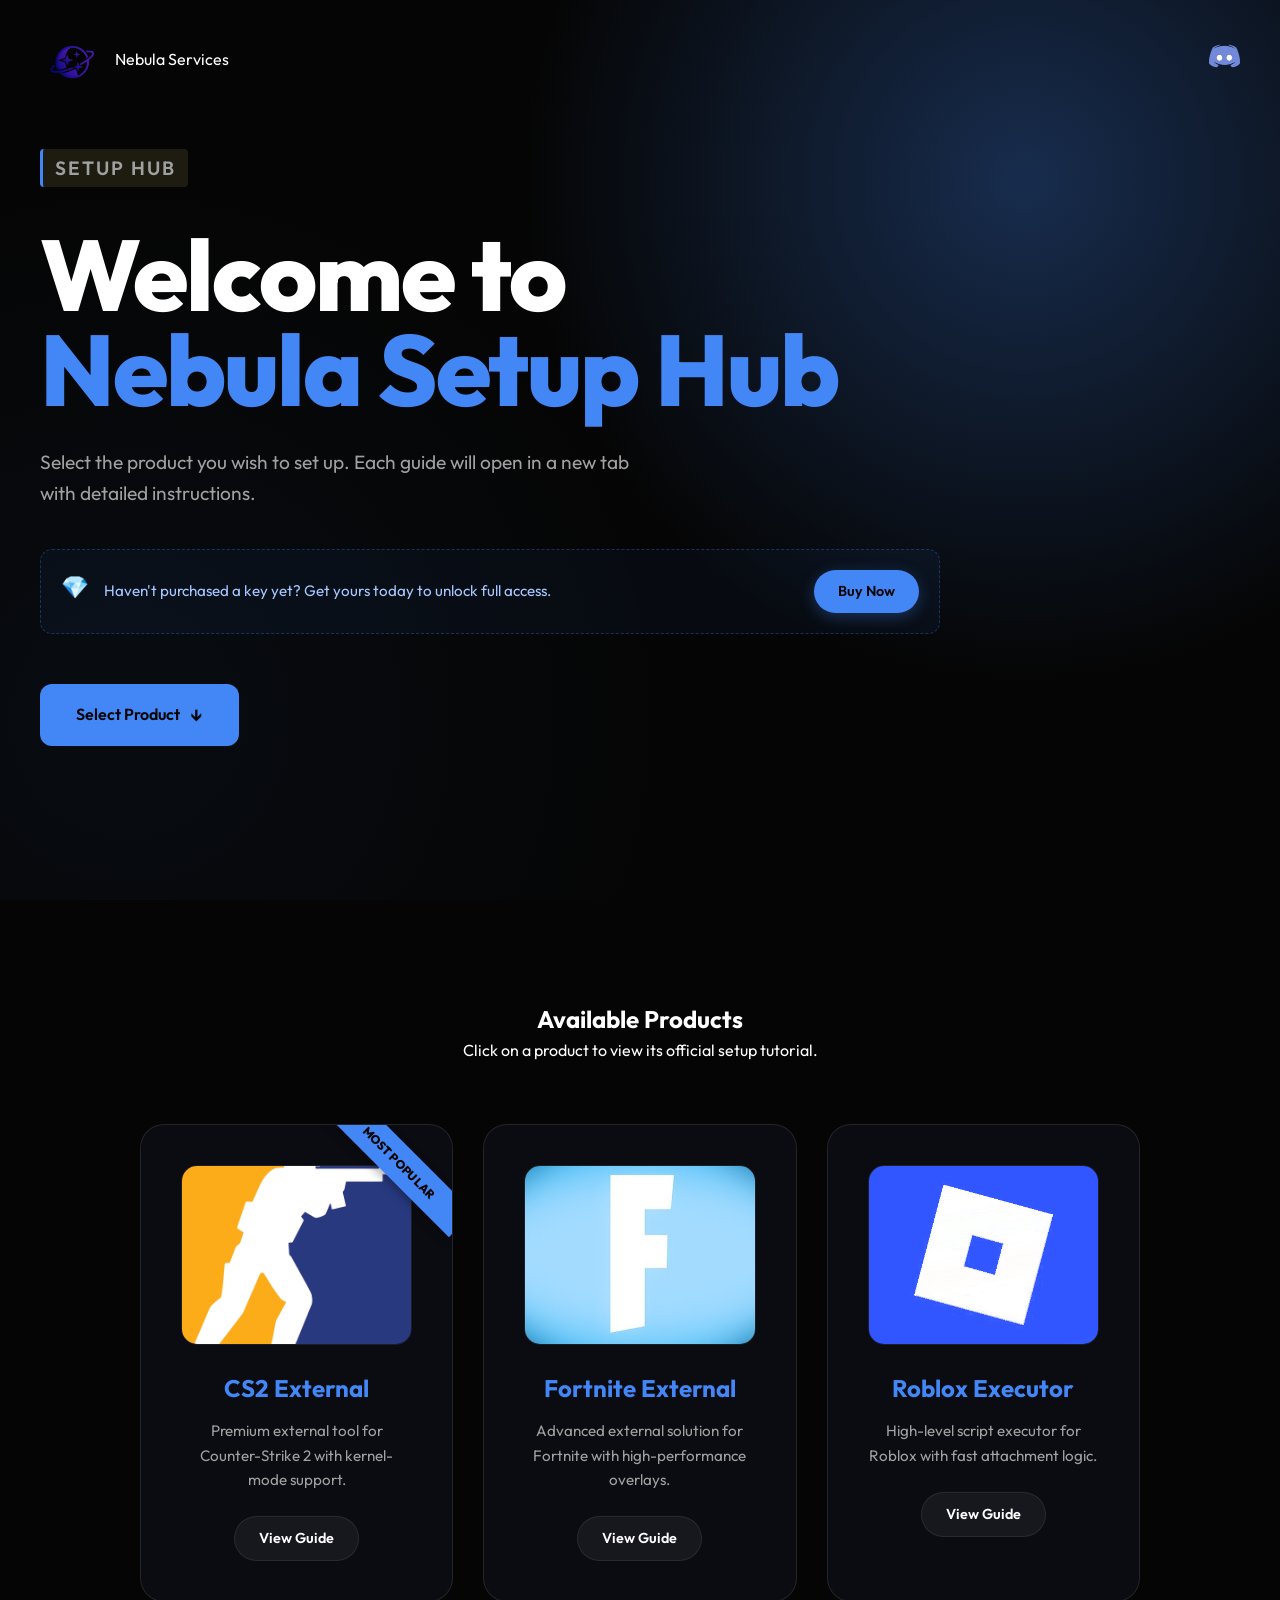
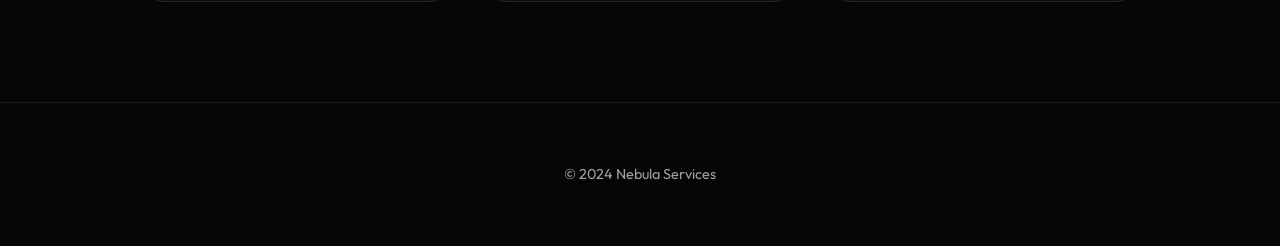
==== index.html @ 34f9d488 "Add files via upload" ====
<!DOCTYPE html>
<html lang="en">

<head>
  <meta charset="UTF-8" />
  <meta name="viewport" content="width=device-width, initial-scale=1.0" />
  <title>Nebula Setup | Select Your Product</title>
  <link rel="stylesheet" href="style.css" />
</head>

<body>
  <header class="hero">
    <nav>
      <div class="nav-left">
        <img src="Images/Logo.png" alt="Nebula Logo" class="logo-img">
        <div class="logo">Nebula Services</div>
      </div>
      <a href="https://discord.gg/H3KWyw5mBy" target="_blank" class="discord-link">
        <img src="Images/Discord logo.png" alt="Join Discord">
      </a>
    </nav>

    <div class="hero-content">
      <p class="tag">Setup Hub</p>
      <h1>Welcome to <span>Nebula Setup Hub</span></h1>
      <p>Select the product you wish to set up. Each guide will open in a new tab with detailed instructions.</p>

      <div class="alert alert-warning"
        style="margin-top: 40px; border-style: dashed; background: rgba(66, 135, 245, 0.05);">
        <span class="alert-icon">💎</span>
        <div style="display: flex; justify-content: space-between; align-items: center; width: 100%;">
          <span>Haven't purchased a key yet? Get yours today to unlock full access.</span>
          <a href="https://nebulaservices.sellhub.cx/" target="_blank" class="nav-link"
            style="margin-left: 20px; white-space: nowrap;">Buy Now</a>
        </div>
      </div>

      <div style="margin-top: 50px;">
        <a href="#products" class="btn btn-primary scroll-btn" style="display: inline-flex; align-items: center; gap: 10px;">
          Select Product 
          <span style="font-size: 1.2rem;">↓</span>
        </a>
      </div>

    </div>

  </header>


  <main id="products">

    <section class="section-header">
      <h2>Available Products</h2>
      <p>Click on a product to view its official setup tutorial.</p>
    </section>

    <div class="product-grid">
      <a href="cs2.html" target="_blank" class="product-card">
        <div class="popular-badge">Most Popular</div>
        <img src="Images/Cs2.png" alt="CS2 Logo" class="product-logo">
        <h3>CS2 External</h3>
        <p>Premium external tool for Counter-Strike 2 with kernel-mode support.</p>
        <span class="view-btn">View Guide</span>
      </a>

      <a href="fortnite.html" target="_blank" class="product-card">
        <img src="Images/Fort.jpg" alt="Fortnite Logo" class="product-logo">
        <h3>Fortnite External</h3>
        <p>Advanced external solution for Fortnite with high-performance overlays.</p>
        <span class="view-btn">View Guide</span>
      </a>

      <a href="roblox.html" target="_blank" class="product-card">
        <img src="Images/Roblox.png" alt="Roblox Logo" class="product-logo">
        <h3>Roblox Executor</h3>
        <p>High-level script executor for Roblox with fast attachment logic.</p>
        <span class="view-btn">View Guide</span>
      </a>
    </div>

  </main>

  <footer>
    <p>© 2024 Nebula Services</p>
  </footer>


  <script src="script.js"></script>
</body>

</html>
---- style.css ----
@import url('https://fonts.googleapis.com/css2?family=Outfit:wght@300;400;600;800&family=JetBrains+Mono:wght@400;500&display=swap');

:root {
  --bg-dark: #050505;
  --bg-card: rgba(15, 15, 25, 0.7);
  --accent: #4287f5;
  --accent-glow: rgba(66, 135, 245, 0.3);
  --text-main: #ffffff;
  --text-dim: #a0a0a0;
  --border: rgba(255, 255, 255, 0.08);
  --glass-border: rgba(255, 255, 255, 0.1);
  --transition: all 0.3s cubic-bezier(0.4, 0, 0.2, 1);
}


* {
  box-sizing: border-box;
  margin: 0;
  padding: 0;
  cursor: default;
}

body {
  font-family: 'Outfit', sans-serif;
  background: var(--bg-dark);
  color: var(--text-main);
  line-height: 1.6;
  overflow-x: hidden;
  scroll-behavior: smooth;
}

::selection {
  background: var(--accent);
  color: var(--bg-dark);
}

/* Scrollbar */
::-webkit-scrollbar {
  width: 8px;
}
::-webkit-scrollbar-track {
  background: var(--bg-dark);
}
::-webkit-scrollbar-thumb {
  background: #222;
  border-radius: 10px;
}
::-webkit-scrollbar-thumb:hover {
  background: #333;
}

.hero {
  min-height: 100vh;
  padding: 40px;
  display: flex;
  flex-direction: column;
  position: relative;
  background: 
    radial-gradient(circle at 80% 20%, var(--accent-glow), transparent 40%),
    radial-gradient(circle at 10% 80%, rgba(66, 135, 245, 0.05), transparent 40%),
    var(--bg-dark);
}

nav {
  display: flex;
  justify-content: space-between;
  align-items: center;
  z-index: 10;
}

.logo-img {
  height: 40px;
  width: auto;
  margin-right: 12px;
}

.nav-left {
  display: flex;
  align-items: center;
}

.discord-link img {
  height: 32px;
  width: auto;
  transition: var(--transition);
}

.discord-link:hover img {
  transform: scale(1.1);
  filter: drop-shadow(0 0 10px var(--accent-glow));
}

.nav-link {
  color: var(--bg-dark);
  background: var(--accent);
  padding: 10px 24px;
  border-radius: 100px;
  text-decoration: none;
  font-weight: 600;
  font-size: 0.9rem;
  transition: var(--transition);
  box-shadow: 0 4px 15px var(--accent-glow);
  cursor: pointer;
}

.nav-link:hover {
  transform: translateY(-2px);
  box-shadow: 0 8px 25px var(--accent-glow);
}

.hero-content {
  max-width: 900px;
  margin-top: auto;
  margin-bottom: auto;
  padding-bottom: 5vh;
}

.tag {
  display: inline-block;
  color: var(--accent);
  font-weight: 600;
  font-size: 0.85rem;
  text-transform: uppercase;
  letter-spacing: 2px;
  margin-bottom: 16px;
  padding: 4px 12px;
  background: rgba(247, 232, 115, 0.1);
  border-radius: 4px;
  border-left: 3px solid var(--accent);
}

h1 {
  font-size: clamp(48px, 10vw, 100px);
  font-weight: 800;
  line-height: 0.95;
  margin-bottom: 30px;
  letter-spacing: -2px;
}

h1 span {
  color: var(--accent);
  display: block;
}

.hero-content p {
  color: var(--text-dim);
  font-size: 1.2rem;
  max-width: 600px;
  margin-bottom: 40px;
}

.btn-group {
  display: flex;
  gap: 20px;
}

.btn {
  padding: 16px 36px;
  border-radius: 12px;
  text-decoration: none;
  font-weight: 600;
  transition: var(--transition);
  cursor: pointer;
}

.btn-primary {
  background: var(--accent);
  color: var(--bg-dark);
}

.btn-secondary {
  background: transparent;
  color: white;
  border: 1px solid var(--border);
}

.btn-primary:hover {
  transform: scale(1.05);
  box-shadow: 0 0 30px var(--accent-glow);
}

.btn-secondary:hover {
  background: rgba(255, 255, 255, 0.05);
  border-color: rgba(255, 255, 255, 0.2);
}

main {
  width: min(1000px, 92%);
  margin: 100px auto;
}

.section-header {
  margin-bottom: 60px;
  text-align: center;
}

.card {
  background: var(--bg-card);
  backdrop-filter: blur(12px);
  -webkit-backdrop-filter: blur(12px);
  border: 1px solid var(--glass-border);
  border-radius: 24px;
  padding: 40px;
  margin-bottom: 30px;
  position: relative;
  overflow: hidden;
  transition: var(--transition);
}

.card:hover {
  border-color: var(--accent);
  background: rgba(30, 30, 30, 0.7);
  box-shadow: 0 0 40px var(--accent-glow);
}


.card-num {
  position: absolute;
  top: 40px;
  right: 40px;
  font-size: 4rem;
  font-weight: 800;
  color: rgba(255, 255, 255, 0.03);
  line-height: 1;
}

.card h2 {
  font-size: 1.8rem;
  margin-bottom: 16px;
  color: var(--accent);
}

.card p {
  color: var(--text-dim);
  font-size: 1.05rem;
  margin-bottom: 24px;
}

.code-block {
  background: #000;
  border: 1px solid var(--border);
  border-radius: 12px;
  padding: 20px;
  position: relative;
  display: flex;
  justify-content: space-between;
  align-items: center;
}

code {
  font-family: 'JetBrains Mono', monospace;
  color: var(--accent);
  font-size: 0.95rem;
}

.copy-btn {
  background: rgba(255, 255, 255, 0.05);
  border: 1px solid var(--border);
  color: var(--text-dim);
  padding: 6px 12px;
  border-radius: 6px;
  font-size: 0.8rem;
  cursor: pointer;
  transition: var(--transition);
}

.copy-btn:hover {
  background: var(--accent);
  color: var(--bg-dark);
  border-color: var(--accent);
}

footer {
  text-align: center;
  padding: 60px 20px;
  border-top: 1px solid var(--border);
  color: var(--text-dim);
  font-size: 0.9rem;
}

/* Product Grid Hub */
.product-grid {
  display: grid;
  grid-template-columns: repeat(auto-fit, minmax(300px, 1fr));
  gap: 30px;
  margin-top: 40px;
}

.product-card {
  background: var(--bg-card);
  backdrop-filter: blur(12px);
  border: 1px solid var(--glass-border);
  border-radius: 24px;
  padding: 40px;
  text-decoration: none;
  color: inherit;
  transition: var(--transition);
  position: relative;
  overflow: hidden;
  display: flex;
  flex-direction: column;
  align-items: center;
  text-align: center;
}

.product-card:hover {
  transform: translateY(-10px);
  border-color: var(--accent);
  background: rgba(30, 30, 30, 0.8);
  box-shadow: 0 20px 40px rgba(0, 0, 0, 0.4);
}

.product-icon {
  font-size: 3rem;
  margin-bottom: 20px;
}

.product-card h3 {
  font-size: 1.5rem;
  color: var(--accent);
  margin-bottom: 12px;
}

.product-card p {
  color: var(--text-dim);
  font-size: 0.95rem;
  margin-bottom: 24px;
}

.view-btn {
  background: rgba(255, 255, 255, 0.05);
  border: 1px solid var(--border);
  padding: 10px 24px;
  border-radius: 100px;
  font-weight: 600;
  font-size: 0.9rem;
  transition: var(--transition);
}

.product-card:hover .view-btn {
  background: var(--accent);
  color: var(--bg-dark);
  border-color: var(--accent);
}

.popular-badge {
  position: absolute;
  top: 20px;
  right: -35px;
  background: var(--accent);
  color: var(--bg-dark);
  padding: 8px 40px;
  font-size: 0.75rem;
  font-weight: 800;
  text-transform: uppercase;
  transform: rotate(45deg);
  box-shadow: 0 4px 10px rgba(0, 0, 0, 0.3);
}

/* Alerts & Warnings */
.alert {
  padding: 20px;
  border-radius: 12px;
  margin: 20px 0;
  display: flex;
  gap: 15px;
  align-items: flex-start;
  font-size: 0.95rem;
}

.alert-warning {
  background: rgba(66, 135, 245, 0.1);
  border: 1px solid rgba(66, 135, 245, 0.3);
  color: #a5c7ff;
}

.alert-warning b {
  color: var(--accent);
  text-transform: uppercase;
}

.alert-icon {
  font-size: 1.4rem;
}

/* FAQ / Common Issues */
.faq-section {
  margin-top: 80px;
  padding-top: 60px;
  border-top: 1px solid var(--border);
}

.faq-item {
  background: var(--bg-card);
  border: 1px solid var(--glass-border);
  border-radius: 16px;
  padding: 24px;
  margin-bottom: 16px;
  transition: var(--transition);
}

.faq-item:hover {
  border-color: rgba(255, 255, 255, 0.2);
}

.faq-item h4 {
  color: var(--accent);
  margin-bottom: 8px;
  font-size: 1.1rem;
}

.faq-item p {
  color: var(--text-dim);
  font-size: 0.95rem;
}

/* Updated Product Logos */
.product-logo {
  width: 100%;
  height: 180px;
  object-fit: cover;
  border-radius: 16px;
  margin-bottom: 24px;
  border: 1px solid var(--border);
}

@keyframes bounce {
  0%, 20%, 50%, 80%, 100% {transform: translateY(0);}
  40% {transform: translateY(-10px);}
  60% {transform: translateY(-5px);}
}

.scroll-btn {
  animation: bounce 2s infinite;
}

@media (max-width: 768px) {

  .hero { padding: 20px; }
  h1 { font-size: 64px; }
  .btn-group { flex-direction: column; }
  .product-grid { grid-template-columns: 1fr; }
}
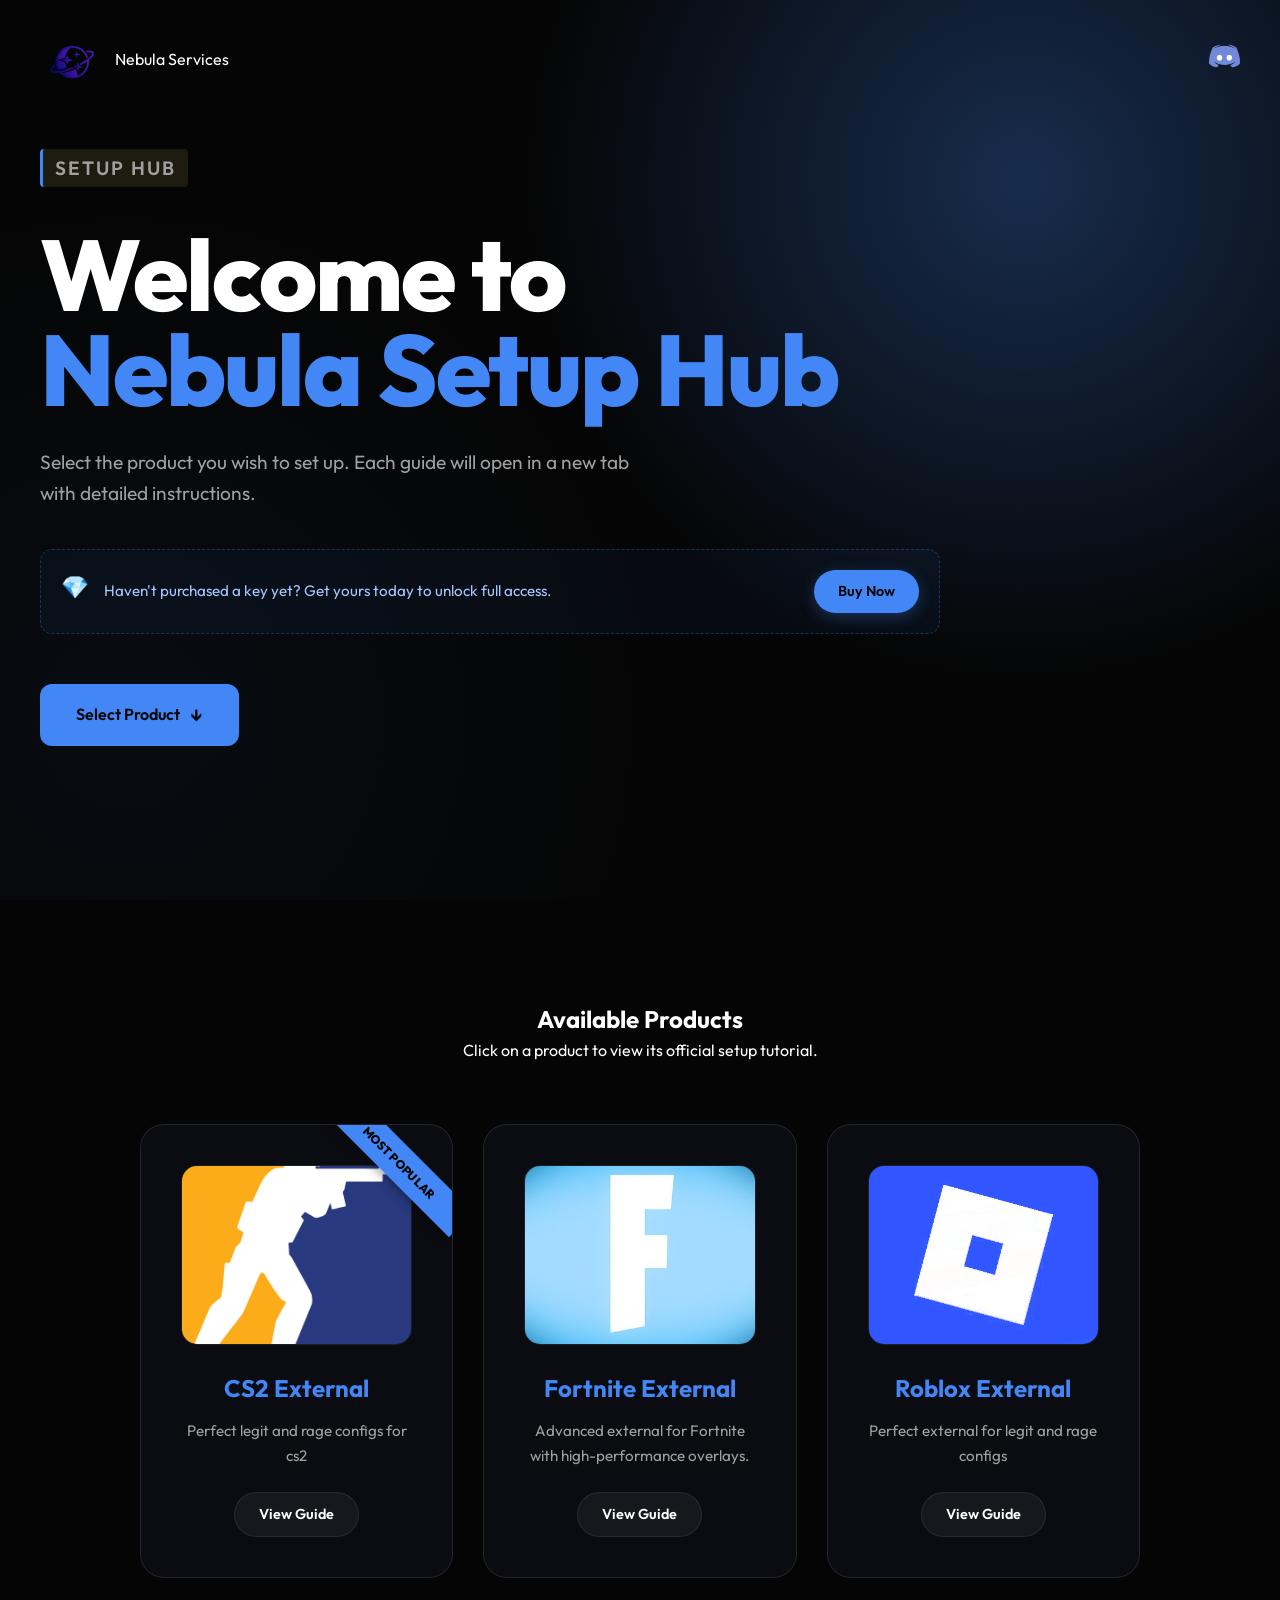
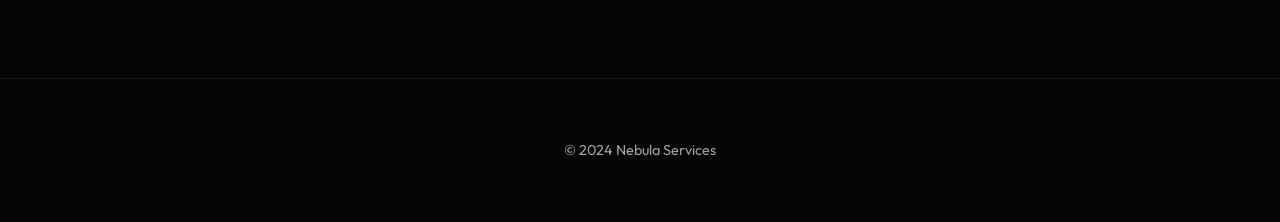
==== commit cbcae135: "Update index.html" ====
--- a/index.html
+++ b/index.html
@@ -59,21 +59,21 @@
         <div class="popular-badge">Most Popular</div>
         <img src="Images/Cs2.png" alt="CS2 Logo" class="product-logo">
         <h3>CS2 External</h3>
-        <p>Premium external tool for Counter-Strike 2 with kernel-mode support.</p>
+        <p>Perfect legit and rage configs for cs2</p>
         <span class="view-btn">View Guide</span>
       </a>
 
       <a href="fortnite.html" target="_blank" class="product-card">
         <img src="Images/Fort.jpg" alt="Fortnite Logo" class="product-logo">
         <h3>Fortnite External</h3>
-        <p>Advanced external solution for Fortnite with high-performance overlays.</p>
+        <p>Advanced external for Fortnite with high-performance overlays.</p>
         <span class="view-btn">View Guide</span>
       </a>
 
       <a href="roblox.html" target="_blank" class="product-card">
         <img src="Images/Roblox.png" alt="Roblox Logo" class="product-logo">
-        <h3>Roblox Executor</h3>
-        <p>High-level script executor for Roblox with fast attachment logic.</p>
+        <h3>Roblox External</h3>
+        <p>Perfect external for legit and rage configs</p>
         <span class="view-btn">View Guide</span>
       </a>
     </div>
@@ -88,4 +88,4 @@
   <script src="script.js"></script>
 </body>
 
-</html>+</html>
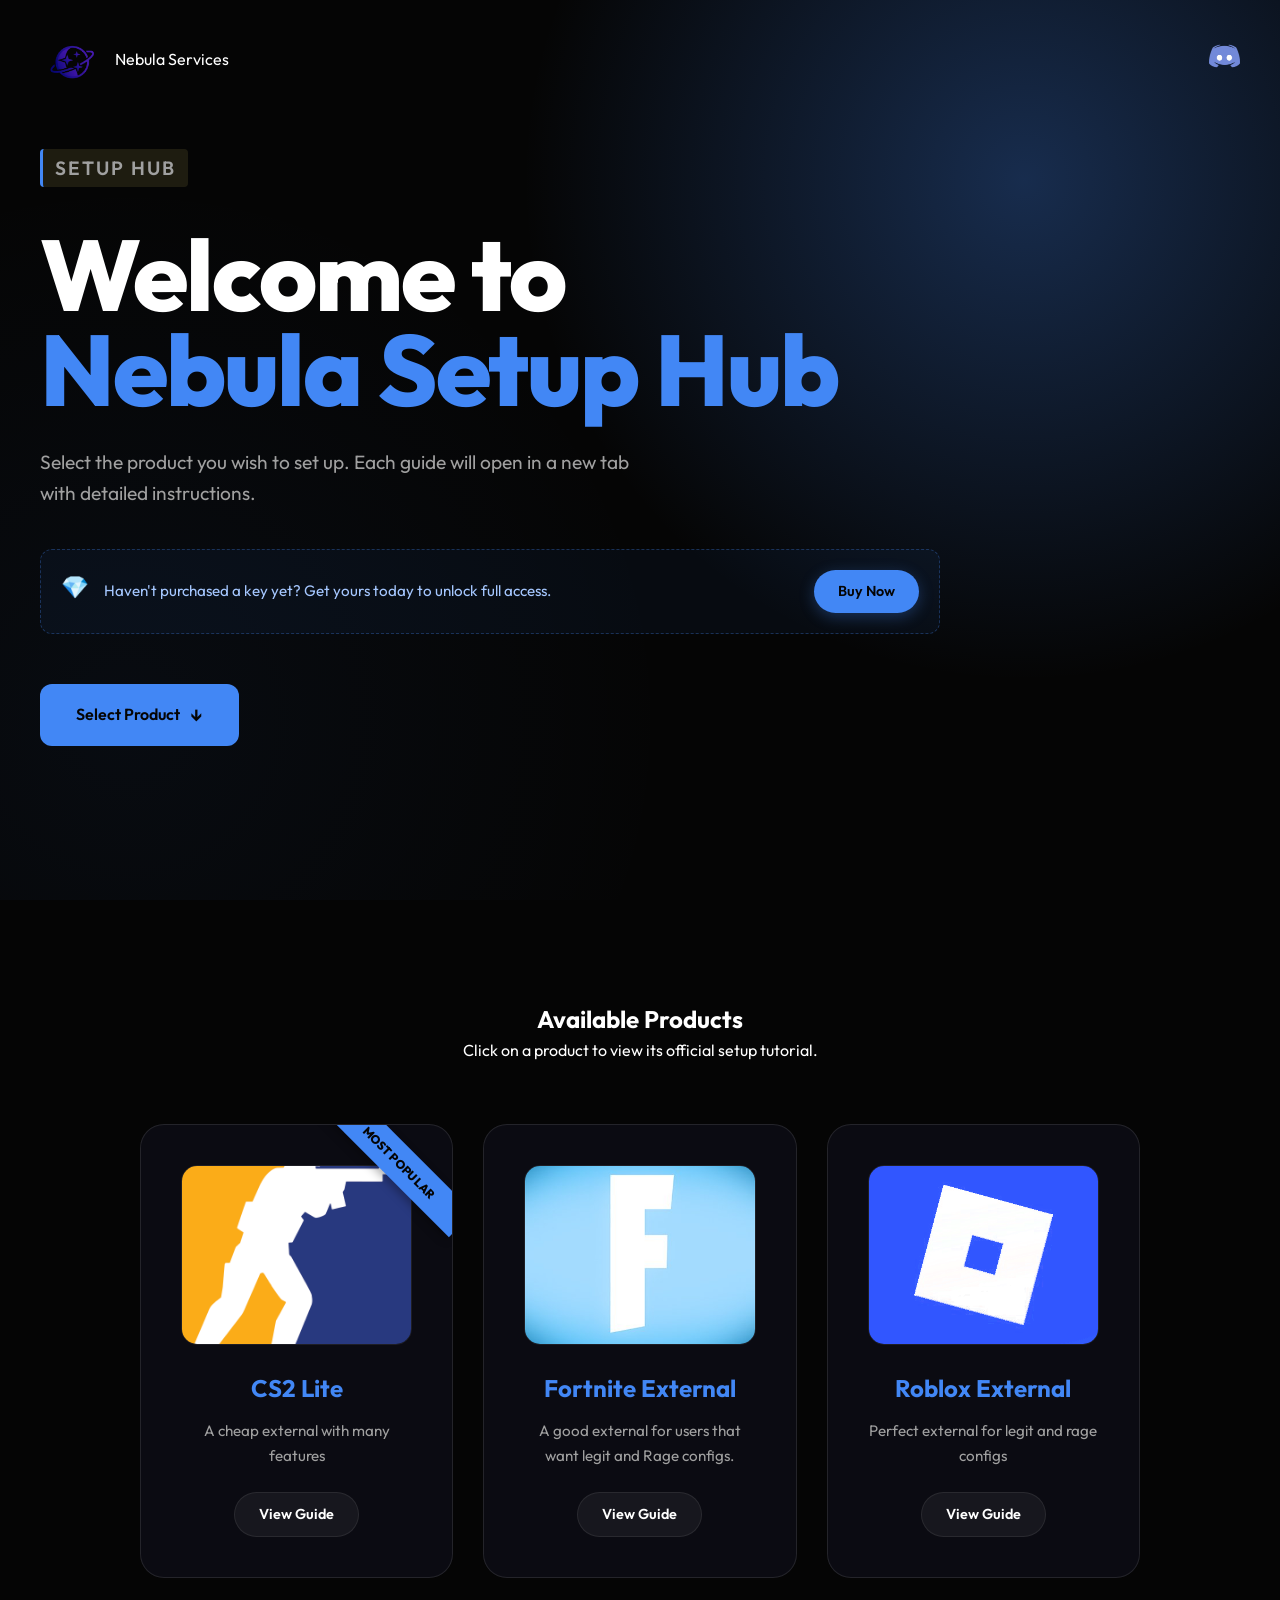
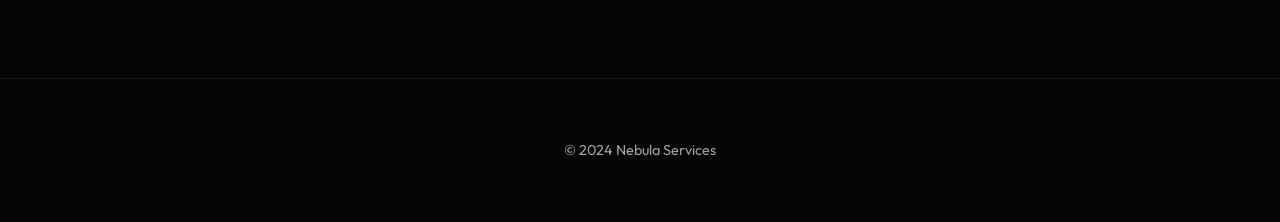
==== commit 7a34dbe6: "Update index.html Updated product descriptions and corrected product names." ====
--- a/index.html
+++ b/index.html
@@ -58,15 +58,15 @@
       <a href="cs2.html" target="_blank" class="product-card">
         <div class="popular-badge">Most Popular</div>
         <img src="Images/Cs2.png" alt="CS2 Logo" class="product-logo">
-        <h3>CS2 External</h3>
-        <p>Perfect legit and rage configs for cs2</p>
+        <h3>CS2 Lite</h3>
+        <p>A cheap external with many features</p>
         <span class="view-btn">View Guide</span>
       </a>
 
       <a href="fortnite.html" target="_blank" class="product-card">
         <img src="Images/Fort.jpg" alt="Fortnite Logo" class="product-logo">
         <h3>Fortnite External</h3>
-        <p>Advanced external for Fortnite with high-performance overlays.</p>
+        <p>A good external for users that want legit and Rage configs.</p>
         <span class="view-btn">View Guide</span>
       </a>
 
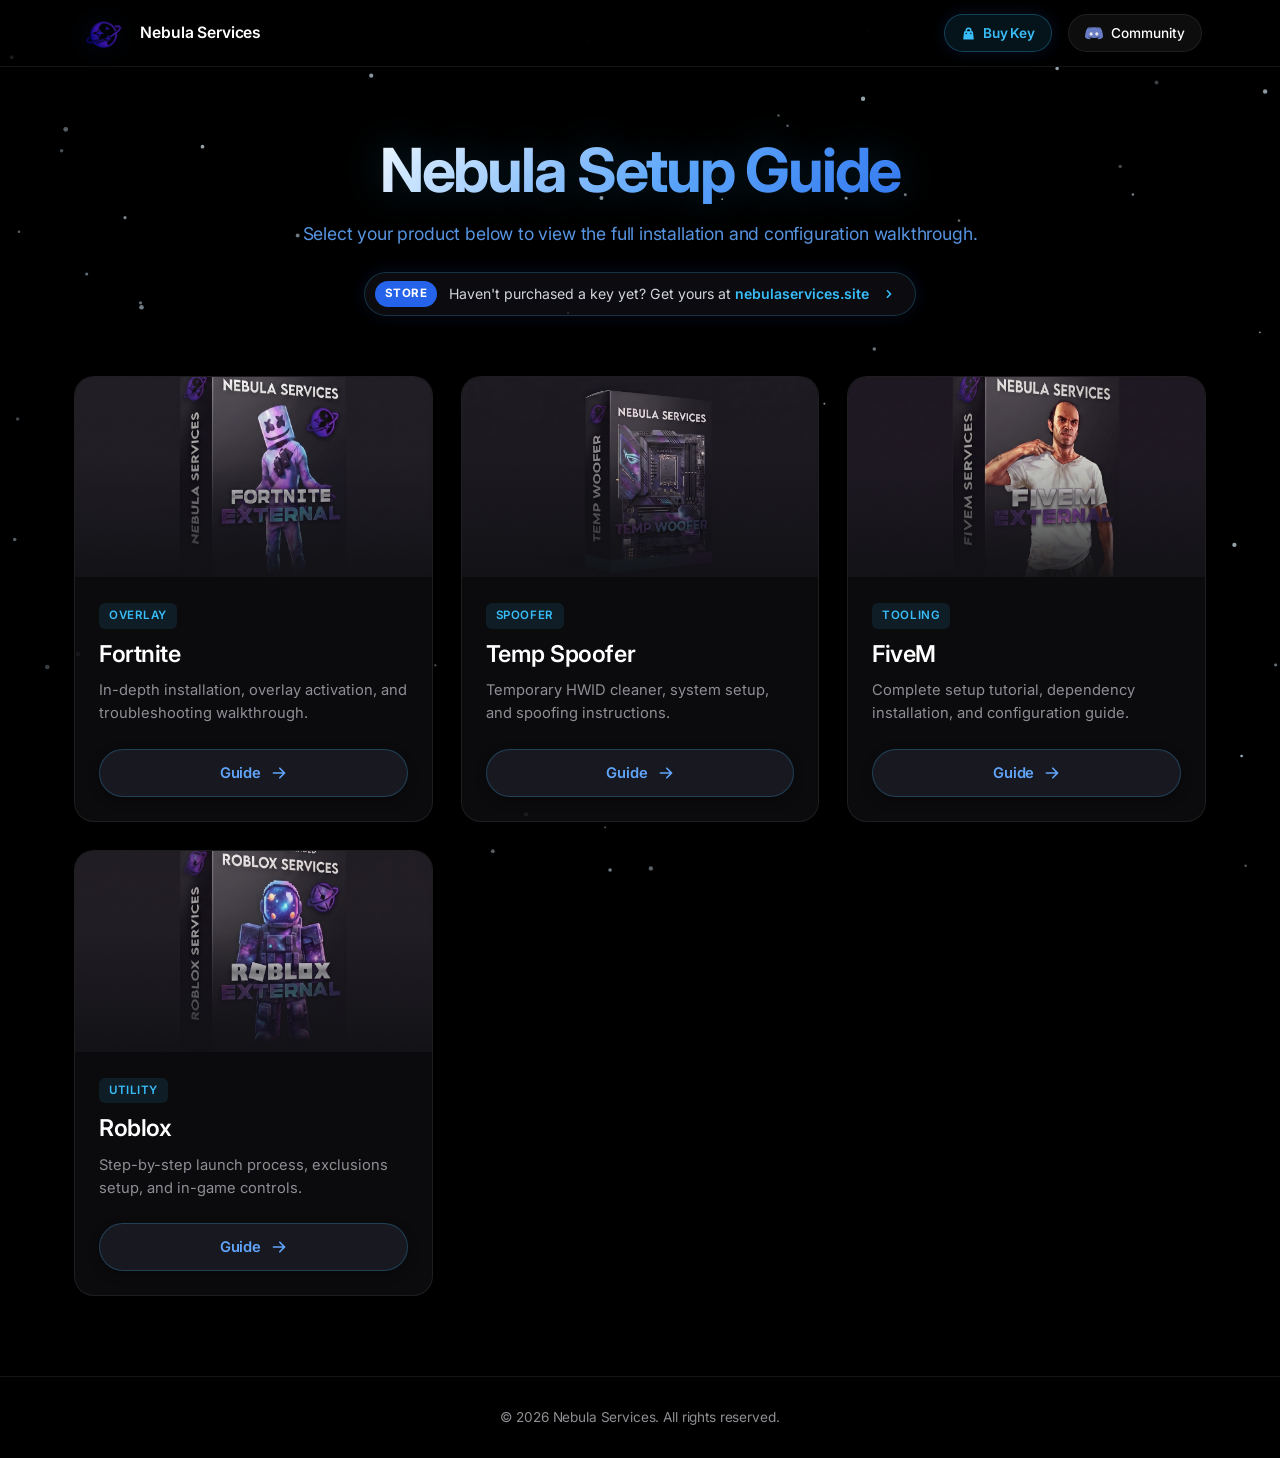
==== commit b117a94e: "Add files via upload" ====
--- a/index.html
+++ b/index.html
@@ -1,91 +1,157 @@
-<!DOCTYPE html>
-<html lang="en">
-
-<head>
-  <meta charset="UTF-8" />
-  <meta name="viewport" content="width=device-width, initial-scale=1.0" />
-  <title>Nebula Setup | Select Your Product</title>
-  <link rel="stylesheet" href="style.css" />
-</head>
-
-<body>
-  <header class="hero">
-    <nav>
-      <div class="nav-left">
-        <img src="Images/Logo.png" alt="Nebula Logo" class="logo-img">
-        <div class="logo">Nebula Services</div>
-      </div>
-      <a href="https://discord.gg/H3KWyw5mBy" target="_blank" class="discord-link">
-        <img src="Images/Discord logo.png" alt="Join Discord">
-      </a>
-    </nav>
-
-    <div class="hero-content">
-      <p class="tag">Setup Hub</p>
-      <h1>Welcome to <span>Nebula Setup Hub</span></h1>
-      <p>Select the product you wish to set up. Each guide will open in a new tab with detailed instructions.</p>
-
-      <div class="alert alert-warning"
-        style="margin-top: 40px; border-style: dashed; background: rgba(66, 135, 245, 0.05);">
-        <span class="alert-icon">💎</span>
-        <div style="display: flex; justify-content: space-between; align-items: center; width: 100%;">
-          <span>Haven't purchased a key yet? Get yours today to unlock full access.</span>
-          <a href="https://nebulaservices.sellhub.cx/" target="_blank" class="nav-link"
-            style="margin-left: 20px; white-space: nowrap;">Buy Now</a>
-        </div>
-      </div>
-
-      <div style="margin-top: 50px;">
-        <a href="#products" class="btn btn-primary scroll-btn" style="display: inline-flex; align-items: center; gap: 10px;">
-          Select Product 
-          <span style="font-size: 1.2rem;">↓</span>
-        </a>
-      </div>
-
-    </div>
-
-  </header>
-
-
-  <main id="products">
-
-    <section class="section-header">
-      <h2>Available Products</h2>
-      <p>Click on a product to view its official setup tutorial.</p>
-    </section>
-
-    <div class="product-grid">
-      <a href="cs2.html" target="_blank" class="product-card">
-        <div class="popular-badge">Most Popular</div>
-        <img src="Images/Cs2.png" alt="CS2 Logo" class="product-logo">
-        <h3>CS2 Lite</h3>
-        <p>A cheap external with many features</p>
-        <span class="view-btn">View Guide</span>
-      </a>
-
-      <a href="fortnite.html" target="_blank" class="product-card">
-        <img src="Images/Fort.jpg" alt="Fortnite Logo" class="product-logo">
-        <h3>Fortnite External</h3>
-        <p>A good external for users that want legit and Rage configs.</p>
-        <span class="view-btn">View Guide</span>
-      </a>
-
-      <a href="roblox.html" target="_blank" class="product-card">
-        <img src="Images/Roblox.png" alt="Roblox Logo" class="product-logo">
-        <h3>Roblox External</h3>
-        <p>Perfect external for legit and rage configs</p>
-        <span class="view-btn">View Guide</span>
-      </a>
-    </div>
-
-  </main>
-
-  <footer>
-    <p>© 2024 Nebula Services</p>
-  </footer>
-
-
-  <script src="script.js"></script>
-</body>
-
-</html>
+<!DOCTYPE html>
+<html lang="en">
+<head>
+  <meta charset="UTF-8" />
+  <meta name="viewport" content="width=device-width, initial-scale=1.0" />
+  <title>Nebula Setup Guide</title>
+  <link rel="preconnect" href="https://fonts.googleapis.com">
+  <link rel="preconnect" href="https://fonts.gstatic.com" crossorigin>
+  <link href="https://fonts.googleapis.com/css2?family=Inter:wght@300;400;500;600;700&display=swap" rel="stylesheet">
+  <link rel="stylesheet" href="src/style.css" />
+</head>
+<body>
+  <!-- Ambient Falling Snow Canvas -->
+  <canvas id="snow-canvas"></canvas>
+
+  <div class="page-wrapper">
+    <!-- Navigation Bar -->
+    <header class="navbar">
+      <div class="nav-container">
+        <a href="index.html" class="brand">
+          <img src="Images/logo/logo.png" alt="Nebula Logo" class="brand-logo" />
+          <span class="brand-name">Nebula Services</span>
+        </a>
+        <div class="nav-actions">
+          <a href="https://nebulaservices.site" target="_blank" rel="noopener noreferrer" class="store-nav-btn" title="Purchase a Key">
+            <svg viewBox="0 0 20 20" fill="currentColor" class="store-icon">
+              <path fill-rule="evenodd" d="M10 2a4 4 0 00-4 4v1H5a1 1 0 00-.994.89l-1 9A1 1 0 004 18h12a1 1 0 00.994-1.11l-1-9A1 1 0 0015 7h-1V6a4 4 0 00-4-4zm2 5V6a2 2 0 10-4 0v1h4zm-6 3a1 1 0 112 0 1 1 0 01-2 0zm7-1a1 1 0 100 2 1 1 0 000-2z" clip-rule="evenodd" />
+            </svg>
+            <span>Buy Key</span>
+          </a>
+          <a href="https://discord.gg/H3KWyw5mBy" target="_blank" rel="noopener noreferrer" class="discord-btn" title="Join our Discord">
+            <img src="Images/logo/dc.png" alt="Discord" />
+            <span>Community</span>
+          </a>
+        </div>
+      </div>
+    </header>
+
+    <!-- Main Content -->
+    <main class="main-content">
+      <section class="hero-section">
+        <h1 class="hero-title">Nebula Setup Guide</h1>
+        <p class="hero-subtitle">Select your product below to view the full installation and configuration walkthrough.</p>
+        <div class="hero-cta-wrapper">
+          <a href="https://nebulaservices.site" target="_blank" rel="noopener noreferrer" class="hero-store-pill">
+            <span class="store-pill-badge">Store</span>
+            <span class="store-pill-text">Haven't purchased a key yet? Get yours at <strong>nebulaservices.site</strong></span>
+            <svg class="store-pill-arrow" viewBox="0 0 20 20" fill="currentColor">
+              <path fill-rule="evenodd" d="M7.293 14.707a1 1 0 010-1.414L10.586 10 7.293 6.707a1 1 0 011.414-1.414l4 4a1 1 0 010 1.414l-4 4a1 1 0 01-1.414 0z" clip-rule="evenodd" />
+            </svg>
+          </a>
+        </div>
+      </section>
+
+      <!-- Products Grid -->
+      <section class="products-container" id="products">
+        <div class="products-grid">
+          
+          <!-- Fortnite Card -->
+          <article class="product-card" data-product="fortnite">
+            <div class="card-media">
+              <img src="Images/guide_img/fn.png" alt="Fortnite Setup Guide" loading="lazy" />
+              <div class="media-overlay"></div>
+            </div>
+            <div class="card-body">
+              <div class="product-meta">
+                <span class="product-tag">Overlay</span>
+              </div>
+              <h2 class="product-title">Fortnite</h2>
+              <p class="product-description">In-depth installation, overlay activation, and troubleshooting walkthrough.</p>
+              <a href="src/fortnite.html" class="guide-btn">
+                <span>Guide</span>
+                <svg class="btn-arrow" viewBox="0 0 20 20" fill="currentColor">
+                  <path fill-rule="evenodd" d="M10.293 3.293a1 1 0 011.414 0l6 6a1 1 0 010 1.414l-6 6a1 1 0 01-1.414-1.414L14.586 11H3a1 1 0 110-2h11.586l-4.293-4.293a1 1 0 010-1.414z" clip-rule="evenodd" />
+                </svg>
+              </a>
+            </div>
+          </article>
+
+          <!-- Temp Card -->
+          <article class="product-card" data-product="temp">
+            <div class="card-media">
+              <img src="Images/guide_img/temp_woof.jpg" alt="Temp Spoofer Setup Guide" loading="lazy" />
+              <div class="media-overlay"></div>
+            </div>
+            <div class="card-body">
+              <div class="product-meta">
+                <span class="product-tag">Spoofer</span>
+              </div>
+              <h2 class="product-title">Temp Spoofer</h2>
+              <p class="product-description">Temporary HWID cleaner, system setup, and spoofing instructions.</p>
+              <a href="src/temp.html" class="guide-btn">
+                <span>Guide</span>
+                <svg class="btn-arrow" viewBox="0 0 20 20" fill="currentColor">
+                  <path fill-rule="evenodd" d="M10.293 3.293a1 1 0 011.414 0l6 6a1 1 0 010 1.414l-6 6a1 1 0 01-1.414-1.414L14.586 11H3a1 1 0 110-2h11.586l-4.293-4.293a1 1 0 010-1.414z" clip-rule="evenodd" />
+                </svg>
+              </a>
+            </div>
+          </article>
+
+          <!-- FiveM Card -->
+          <article class="product-card" data-product="fivem">
+            <div class="card-media">
+              <img src="Images/guide_img/fivem.png" alt="FiveM Setup Guide" loading="lazy" />
+              <div class="media-overlay"></div>
+            </div>
+            <div class="card-body">
+              <div class="product-meta">
+                <span class="product-tag">Tooling</span>
+              </div>
+              <h2 class="product-title">FiveM</h2>
+              <p class="product-description">Complete setup tutorial, dependency installation, and configuration guide.</p>
+              <a href="src/fivem.html" class="guide-btn">
+                <span>Guide</span>
+                <svg class="btn-arrow" viewBox="0 0 20 20" fill="currentColor">
+                  <path fill-rule="evenodd" d="M10.293 3.293a1 1 0 011.414 0l6 6a1 1 0 010 1.414l-6 6a1 1 0 01-1.414-1.414L14.586 11H3a1 1 0 110-2h11.586l-4.293-4.293a1 1 0 010-1.414z" clip-rule="evenodd" />
+                </svg>
+              </a>
+            </div>
+          </article>
+
+          <!-- Roblox Card -->
+          <article class="product-card" data-product="roblox">
+            <div class="card-media">
+              <img src="Images/guide_img/rblx.png" alt="Roblox Setup Guide" loading="lazy" />
+              <div class="media-overlay"></div>
+            </div>
+            <div class="card-body">
+              <div class="product-meta">
+                <span class="product-tag">Utility</span>
+              </div>
+              <h2 class="product-title">Roblox</h2>
+              <p class="product-description">Step-by-step launch process, exclusions setup, and in-game controls.</p>
+              <a href="src/roblox.html" class="guide-btn">
+                <span>Guide</span>
+                <svg class="btn-arrow" viewBox="0 0 20 20" fill="currentColor">
+                  <path fill-rule="evenodd" d="M10.293 3.293a1 1 0 011.414 0l6 6a1 1 0 010 1.414l-6 6a1 1 0 01-1.414-1.414L14.586 11H3a1 1 0 110-2h11.586l-4.293-4.293a1 1 0 010-1.414z" clip-rule="evenodd" />
+                </svg>
+              </a>
+            </div>
+          </article>
+
+        </div>
+      </section>
+    </main>
+
+    <!-- Minimalist Footer -->
+    <footer class="footer">
+      <div class="footer-content">
+        <p>&copy; 2026 Nebula Services. All rights reserved.</p>
+      </div>
+    </footer>
+  </div>
+
+  <script src="src/script.js"></script>
+</body>
+</html>
--- a/src/style.css
+++ b/src/style.css
@@ -0,0 +1,973 @@
+/* ==========================================================================
+   Nebula Setup Guide — Apple-Inspired Minimalist Theme
+   ========================================================================== */
+
+:root {
+  --bg-pure: #000000;
+  --bg-surface: rgba(18, 18, 22, 0.65);
+  --bg-surface-hover: rgba(26, 26, 34, 0.8);
+  --border-subtle: rgba(255, 255, 255, 0.08);
+  --border-hover: rgba(56, 189, 248, 0.3);
+
+  /* Blue Color Palette */
+  --blue-primary: #2563eb;
+  --blue-light: #38bdf8;
+  --blue-vibrant: #3b82f6;
+  --blue-glow: rgba(56, 189, 248, 0.25);
+  --blue-glow-subtle: rgba(37, 99, 235, 0.15);
+
+  /* Text Colors */
+  --text-white: #ffffff;
+  --text-blue: #60a5fa;
+  --text-blue-glow: #93c5fd;
+  --text-muted: #8e8e93;
+
+  /* Apple Spring Animation Curves */
+  --ease-apple: cubic-bezier(0.16, 1, 0.3, 1);
+  --duration-fast: 0.25s;
+  --duration-smooth: 0.5s;
+}
+
+/* Reset & Base Setup */
+*, *::before, *::after {
+  box-sizing: border-box;
+  margin: 0;
+  padding: 0;
+}
+
+html {
+  background-color: var(--bg-pure);
+  color-scheme: dark;
+  scroll-behavior: smooth;
+  -webkit-font-smoothing: antialiased;
+  -moz-osx-font-smoothing: grayscale;
+}
+
+body {
+  font-family: -apple-system, BlinkMacSystemFont, "SF Pro Display", "SF Pro Text", "Inter", sans-serif;
+  background: var(--bg-pure);
+  color: var(--text-white);
+  min-height: 100vh;
+  line-height: 1.5;
+  overflow-x: hidden;
+  position: relative;
+}
+
+/* Canvas for Falling Snow Particles */
+#snow-canvas {
+  position: fixed;
+  top: 0;
+  left: 0;
+  width: 100%;
+  height: 100%;
+  pointer-events: none;
+  z-index: 1;
+}
+
+/* Page Wrapper */
+.page-wrapper {
+  position: relative;
+  z-index: 2;
+  display: flex;
+  flex-direction: column;
+  min-height: 100vh;
+}
+
+/* ==========================================================================
+   Navigation Bar
+   ========================================================================== */
+.navbar {
+  position: sticky;
+  top: 0;
+  z-index: 50;
+  backdrop-filter: blur(24px) saturate(180%);
+  -webkit-backdrop-filter: blur(24px) saturate(180%);
+  background: rgba(0, 0, 0, 0.65);
+  border-bottom: 1px solid var(--border-subtle);
+  transition: border-color var(--duration-fast) ease;
+}
+
+.nav-container {
+  max-width: 1180px;
+  margin: 0 auto;
+  padding: 14px 28px;
+  display: flex;
+  align-items: center;
+  justify-content: space-between;
+}
+
+.brand {
+  display: inline-flex;
+  align-items: center;
+  gap: 12px;
+  text-decoration: none;
+  transition: opacity var(--duration-fast) var(--ease-apple);
+}
+
+.brand:hover {
+  opacity: 0.85;
+}
+
+.brand-logo {
+  height: 32px;
+  width: auto;
+  border-radius: 6px;
+  filter: drop-shadow(0 0 12px var(--blue-glow-subtle));
+}
+
+.brand-name {
+  font-size: 0.98rem;
+  font-weight: 600;
+  letter-spacing: -0.01em;
+  color: var(--text-white);
+}
+
+.nav-actions {
+  display: flex;
+  align-items: center;
+  gap: 16px;
+}
+
+.store-nav-btn {
+  display: inline-flex;
+  align-items: center;
+  gap: 7px;
+  background: rgba(56, 189, 248, 0.1);
+  border: 1px solid rgba(56, 189, 248, 0.28);
+  padding: 8px 16px;
+  border-radius: 980px;
+  color: var(--blue-light);
+  text-decoration: none;
+  font-size: 0.85rem;
+  font-weight: 600;
+  letter-spacing: -0.01em;
+  box-shadow: 0 0 16px var(--blue-glow-subtle);
+  transition: all var(--duration-fast) var(--ease-apple);
+}
+
+.store-icon {
+  width: 15px;
+  height: 15px;
+  transition: transform var(--duration-fast) var(--ease-apple);
+}
+
+.store-nav-btn:hover {
+  background: var(--blue-primary);
+  border-color: var(--blue-light);
+  color: #ffffff;
+  box-shadow: 0 0 24px var(--blue-glow);
+  transform: translateY(-1px);
+}
+
+.store-nav-btn:hover .store-icon {
+  transform: scale(1.1);
+}
+
+.store-nav-btn:active {
+  transform: scale(0.97);
+}
+
+.discord-btn {
+  display: inline-flex;
+  align-items: center;
+  gap: 8px;
+  background: rgba(255, 255, 255, 0.05);
+  border: 1px solid var(--border-subtle);
+  padding: 8px 16px;
+  border-radius: 980px;
+  color: var(--text-white);
+  text-decoration: none;
+  font-size: 0.85rem;
+  font-weight: 500;
+  transition: all var(--duration-fast) var(--ease-apple);
+}
+
+.discord-btn img {
+  width: 18px;
+  height: 18px;
+  opacity: 0.9;
+  transition: transform var(--duration-fast) var(--ease-apple);
+}
+
+.discord-btn:hover {
+  background: rgba(56, 189, 248, 0.12);
+  border-color: rgba(56, 189, 248, 0.4);
+  transform: scale(1.02);
+  color: var(--blue-light);
+}
+
+.discord-btn:hover img {
+  transform: scale(1.1);
+  filter: drop-shadow(0 0 8px var(--blue-glow));
+}
+
+.discord-btn:active {
+  transform: scale(0.97);
+}
+
+/* ==========================================================================
+   Hero Section
+   ========================================================================== */
+.main-content {
+  flex: 1;
+  max-width: 1180px;
+  width: 100%;
+  margin: 0 auto;
+  padding: 70px 24px 80px;
+}
+
+.hero-section {
+  text-align: center;
+  max-width: 720px;
+  margin: 0 auto 60px;
+  opacity: 0;
+  transform: translateY(20px);
+  animation: appleHeroFade 0.9s var(--ease-apple) forwards;
+}
+
+.badge {
+  display: inline-flex;
+  align-items: center;
+  padding: 6px 14px;
+  border-radius: 980px;
+  font-size: 0.78rem;
+  font-weight: 600;
+  letter-spacing: 0.04em;
+  text-transform: uppercase;
+  color: var(--blue-light);
+  background: rgba(56, 189, 248, 0.08);
+  border: 1px solid rgba(56, 189, 248, 0.2);
+  margin-bottom: 20px;
+  box-shadow: 0 0 20px var(--blue-glow-subtle);
+}
+
+.hero-title {
+  font-size: clamp(2.4rem, 5vw, 3.8rem);
+  font-weight: 700;
+  letter-spacing: -0.035em;
+  line-height: 1.1;
+  margin-bottom: 16px;
+  color: var(--blue-light);
+  background: linear-gradient(135deg, #ffffff 10%, #60a5fa 55%, #2563eb 100%);
+  -webkit-background-clip: text;
+  -webkit-text-fill-color: transparent;
+  text-shadow: 0 0 40px rgba(56, 189, 248, 0.2);
+}
+
+.hero-subtitle {
+  font-size: 1.1rem;
+  color: var(--text-blue);
+  font-weight: 400;
+  letter-spacing: -0.01em;
+  line-height: 1.6;
+  opacity: 0.9;
+  margin-bottom: 24px;
+}
+
+.hero-cta-wrapper {
+  display: flex;
+  justify-content: center;
+  margin-top: 20px;
+}
+
+.hero-store-pill {
+  display: inline-flex;
+  align-items: center;
+  gap: 12px;
+  background: rgba(18, 18, 24, 0.7);
+  border: 1px solid rgba(56, 189, 248, 0.22);
+  padding: 8px 18px 8px 10px;
+  border-radius: 980px;
+  backdrop-filter: blur(20px);
+  -webkit-backdrop-filter: blur(20px);
+  color: var(--text-white);
+  text-decoration: none;
+  font-size: 0.88rem;
+  box-shadow: 0 4px 20px rgba(0, 0, 0, 0.5), 0 0 20px var(--blue-glow-subtle);
+  transition: all 0.35s var(--ease-apple);
+}
+
+.store-pill-badge {
+  background: var(--blue-primary);
+  color: #ffffff;
+  font-size: 0.72rem;
+  font-weight: 700;
+  letter-spacing: 0.04em;
+  text-transform: uppercase;
+  padding: 4px 10px;
+  border-radius: 980px;
+}
+
+.store-pill-text {
+  color: #d1d5db;
+}
+
+.store-pill-text strong {
+  color: var(--blue-light);
+  font-weight: 600;
+}
+
+.store-pill-arrow {
+  width: 16px;
+  height: 16px;
+  color: var(--blue-light);
+  transition: transform var(--duration-fast) var(--ease-apple);
+}
+
+.hero-store-pill:hover {
+  background: rgba(26, 26, 36, 0.85);
+  border-color: rgba(56, 189, 248, 0.45);
+  transform: translateY(-2px);
+  box-shadow: 0 8px 28px rgba(0, 0, 0, 0.6), 0 0 28px var(--blue-glow);
+}
+
+.hero-store-pill:hover .store-pill-arrow {
+  transform: translateX(4px);
+}
+
+.hero-store-pill:active {
+  transform: scale(0.98);
+}
+
+/* ==========================================================================
+   Product Showcase Grid
+   ========================================================================== */
+.products-container {
+  width: 100%;
+}
+
+.products-grid {
+  display: grid;
+  grid-template-columns: repeat(auto-fit, minmax(320px, 1fr));
+  gap: 28px;
+  justify-content: center;
+}
+
+/* Product Card */
+.product-card {
+  background: var(--bg-surface);
+  border: 1px solid var(--border-subtle);
+  border-radius: 20px;
+  overflow: hidden;
+  backdrop-filter: blur(20px);
+  -webkit-backdrop-filter: blur(20px);
+  display: flex;
+  flex-direction: column;
+  opacity: 0;
+  transform: translateY(24px);
+  transition: 
+    transform 0.45s var(--ease-apple),
+    border-color 0.45s var(--ease-apple),
+    background-color 0.45s var(--ease-apple),
+    box-shadow 0.45s var(--ease-apple);
+}
+
+/* Staggered entrance applied via CSS or JS */
+.product-card:nth-child(1) { animation: appleCardFade 0.8s var(--ease-apple) 0.15s forwards; }
+.product-card:nth-child(2) { animation: appleCardFade 0.8s var(--ease-apple) 0.25s forwards; }
+.product-card:nth-child(3) { animation: appleCardFade 0.8s var(--ease-apple) 0.35s forwards; }
+.product-card:nth-child(4) { animation: appleCardFade 0.8s var(--ease-apple) 0.45s forwards; }
+
+.product-card:hover {
+  transform: translateY(-6px) scale(1.015);
+  background: var(--bg-surface-hover);
+  border-color: var(--border-hover);
+  box-shadow: 
+    0 16px 36px -10px rgba(0, 0, 0, 0.8),
+    0 0 30px -5px var(--blue-glow);
+}
+
+/* Card Media (Image Cover) */
+.card-media {
+  position: relative;
+  width: 100%;
+  aspect-ratio: 16 / 9;
+  background: #08080c;
+  overflow: hidden;
+}
+
+.card-media img {
+  width: 100%;
+  height: 100%;
+  object-fit: cover;
+  object-position: center;
+  transition: transform 0.6s var(--ease-apple);
+}
+
+.product-card:hover .card-media img {
+  transform: scale(1.05);
+}
+
+.media-overlay {
+  position: absolute;
+  inset: 0;
+  background: linear-gradient(to top, rgba(18, 18, 22, 0.95) 0%, rgba(18, 18, 22, 0.1) 60%, transparent 100%);
+  pointer-events: none;
+}
+
+/* Card Body */
+.card-body {
+  padding: 24px;
+  display: flex;
+  flex-direction: column;
+  flex: 1;
+}
+
+.product-meta {
+  margin-bottom: 8px;
+}
+
+.product-tag {
+  font-size: 0.72rem;
+  font-weight: 600;
+  letter-spacing: 0.05em;
+  text-transform: uppercase;
+  color: var(--blue-light);
+  background: rgba(56, 189, 248, 0.1);
+  padding: 4px 10px;
+  border-radius: 6px;
+  display: inline-block;
+}
+
+.product-title {
+  font-size: 1.45rem;
+  font-weight: 600;
+  letter-spacing: -0.02em;
+  color: var(--text-white);
+  margin-bottom: 8px;
+  transition: color var(--duration-fast) ease;
+}
+
+.product-card:hover .product-title {
+  color: var(--blue-light);
+}
+
+.product-description {
+  font-size: 0.92rem;
+  color: var(--text-muted);
+  line-height: 1.55;
+  margin-bottom: 24px;
+  flex: 1;
+}
+
+/* Guide Button (Apple-Style Pill Button) */
+.guide-btn {
+  display: inline-flex;
+  align-items: center;
+  justify-content: center;
+  gap: 10px;
+  width: 100%;
+  padding: 12px 20px;
+  border-radius: 980px;
+  background: #181820;
+  color: var(--text-blue);
+  border: 1px solid rgba(56, 189, 248, 0.25);
+  font-size: 0.92rem;
+  font-weight: 600;
+  letter-spacing: -0.01em;
+  text-decoration: none;
+  cursor: pointer;
+  box-shadow: 0 4px 12px rgba(0, 0, 0, 0.3);
+  transition: 
+    background-color var(--duration-fast) var(--ease-apple),
+    color var(--duration-fast) var(--ease-apple),
+    border-color var(--duration-fast) var(--ease-apple),
+    box-shadow var(--duration-fast) var(--ease-apple),
+    transform var(--duration-fast) var(--ease-apple);
+}
+
+.guide-btn .btn-arrow {
+  width: 16px;
+  height: 16px;
+  transition: transform var(--duration-fast) var(--ease-apple);
+}
+
+.guide-btn:hover {
+  background: var(--blue-primary);
+  color: #ffffff;
+  border-color: var(--blue-light);
+  box-shadow: 0 0 20px var(--blue-glow);
+  transform: translateY(-1px);
+}
+
+.guide-btn:hover .btn-arrow {
+  transform: translateX(4px);
+}
+
+.guide-btn:active {
+  transform: scale(0.97);
+}
+
+/* ==========================================================================
+   Footer
+   ========================================================================== */
+.footer {
+  margin-top: auto;
+  border-top: 1px solid var(--border-subtle);
+  padding: 30px 24px;
+  text-align: center;
+}
+
+.footer-content p {
+  font-size: 0.85rem;
+  color: var(--text-muted);
+  letter-spacing: -0.01em;
+}
+
+/* ==========================================================================
+   Keyframe Animations
+   ========================================================================== */
+@keyframes appleHeroFade {
+  0% {
+    opacity: 0;
+    transform: translateY(24px);
+  }
+  100% {
+    opacity: 1;
+    transform: translateY(0);
+  }
+}
+
+@keyframes appleCardFade {
+  0% {
+    opacity: 0;
+    transform: translateY(28px);
+  }
+  100% {
+    opacity: 1;
+    transform: translateY(0);
+  }
+}
+
+/* ==========================================================================
+   Guide Page Components (Apple Minimalist Documentation Style)
+   ========================================================================== */
+
+.guide-layout {
+  max-width: 860px;
+  margin: 0 auto;
+  width: 100%;
+}
+
+.guide-hero {
+  text-align: center;
+  margin-bottom: 48px;
+  opacity: 0;
+  transform: translateY(20px);
+  animation: appleHeroFade 0.8s var(--ease-apple) forwards;
+}
+
+.guide-top-nav {
+  display: flex;
+  align-items: center;
+  justify-content: space-between;
+  margin-bottom: 24px;
+}
+
+.back-link {
+  display: inline-flex;
+  align-items: center;
+  gap: 8px;
+  color: var(--blue-light);
+  background: rgba(56, 189, 248, 0.08);
+  border: 1px solid rgba(56, 189, 248, 0.2);
+  padding: 8px 18px;
+  border-radius: 980px;
+  font-size: 0.86rem;
+  font-weight: 500;
+  text-decoration: none;
+  transition: all var(--duration-fast) var(--ease-apple);
+}
+
+.back-link:hover {
+  background: rgba(56, 189, 248, 0.16);
+  border-color: rgba(56, 189, 248, 0.4);
+  transform: translateX(-3px);
+  color: #ffffff;
+}
+
+.back-link svg {
+  width: 16px;
+  height: 16px;
+  transition: transform var(--duration-fast) var(--ease-apple);
+}
+
+.back-link:hover svg {
+  transform: translateX(-2px);
+}
+
+.guide-tag {
+  display: inline-block;
+  font-size: 0.76rem;
+  font-weight: 600;
+  letter-spacing: 0.06em;
+  text-transform: uppercase;
+  color: var(--blue-light);
+  background: rgba(56, 189, 248, 0.1);
+  padding: 5px 12px;
+  border-radius: 980px;
+  border: 1px solid rgba(56, 189, 248, 0.2);
+  margin-bottom: 16px;
+}
+
+.guide-title {
+  font-size: clamp(2.2rem, 4.5vw, 3.4rem);
+  font-weight: 700;
+  letter-spacing: -0.03em;
+  line-height: 1.15;
+  margin-bottom: 14px;
+  background: linear-gradient(135deg, #ffffff 15%, #60a5fa 60%, #2563eb 100%);
+  -webkit-background-clip: text;
+  -webkit-text-fill-color: transparent;
+}
+
+.guide-subtitle {
+  font-size: 1.05rem;
+  color: var(--text-muted);
+  line-height: 1.6;
+  max-width: 640px;
+  margin: 0 auto 28px;
+}
+
+.btn-group {
+  display: flex;
+  align-items: center;
+  justify-content: center;
+  gap: 14px;
+  flex-wrap: wrap;
+}
+
+.btn-primary {
+  display: inline-flex;
+  align-items: center;
+  justify-content: center;
+  gap: 8px;
+  background: var(--blue-primary);
+  color: #ffffff;
+  padding: 11px 24px;
+  border-radius: 980px;
+  font-size: 0.92rem;
+  font-weight: 600;
+  text-decoration: none;
+  box-shadow: 0 0 24px var(--blue-glow);
+  transition: all var(--duration-fast) var(--ease-apple);
+}
+
+.btn-primary:hover {
+  background: var(--blue-vibrant);
+  box-shadow: 0 0 32px var(--blue-glow);
+  transform: translateY(-2px);
+}
+
+.btn-primary:active {
+  transform: scale(0.97);
+}
+
+.btn-secondary {
+  display: inline-flex;
+  align-items: center;
+  justify-content: center;
+  gap: 8px;
+  background: rgba(255, 255, 255, 0.05);
+  color: var(--text-white);
+  border: 1px solid var(--border-subtle);
+  padding: 11px 24px;
+  border-radius: 980px;
+  font-size: 0.92rem;
+  font-weight: 500;
+  text-decoration: none;
+  transition: all var(--duration-fast) var(--ease-apple);
+}
+
+.btn-secondary:hover {
+  background: rgba(255, 255, 255, 0.1);
+  border-color: rgba(255, 255, 255, 0.2);
+  transform: translateY(-2px);
+}
+
+/* Step Cards */
+.steps-wrapper {
+  display: flex;
+  flex-direction: column;
+  gap: 20px;
+  margin-bottom: 50px;
+}
+
+.step-card {
+  background: var(--bg-surface);
+  border: 1px solid var(--border-subtle);
+  border-radius: 18px;
+  padding: 26px 28px;
+  backdrop-filter: blur(20px);
+  -webkit-backdrop-filter: blur(20px);
+  transition: all 0.35s var(--ease-apple);
+  position: relative;
+  overflow: hidden;
+}
+
+.step-card:hover {
+  border-color: rgba(56, 189, 248, 0.25);
+  background: var(--bg-surface-hover);
+  box-shadow: 0 10px 30px -10px rgba(0, 0, 0, 0.6);
+}
+
+.step-header {
+  display: flex;
+  align-items: center;
+  gap: 16px;
+  margin-bottom: 14px;
+}
+
+.step-num {
+  font-family: -apple-system, BlinkMacSystemFont, "SF Pro Display", sans-serif;
+  font-size: 0.85rem;
+  font-weight: 700;
+  color: var(--blue-light);
+  background: rgba(56, 189, 248, 0.12);
+  border: 1px solid rgba(56, 189, 248, 0.25);
+  width: 36px;
+  height: 36px;
+  display: flex;
+  align-items: center;
+  justify-content: center;
+  border-radius: 50%;
+  flex-shrink: 0;
+}
+
+.step-title {
+  font-size: 1.22rem;
+  font-weight: 600;
+  letter-spacing: -0.015em;
+  color: var(--text-white);
+}
+
+.step-content {
+  color: #c4c4c8;
+  font-size: 0.95rem;
+  line-height: 1.65;
+}
+
+.step-content p {
+  margin-bottom: 12px;
+}
+
+.step-content p:last-child {
+  margin-bottom: 0;
+}
+
+.step-content strong, .step-content b {
+  color: #ffffff;
+  font-weight: 600;
+}
+
+.step-content em {
+  color: var(--text-blue);
+  font-style: normal;
+  background: rgba(56, 189, 248, 0.08);
+  padding: 2px 6px;
+  border-radius: 4px;
+  font-size: 0.9em;
+}
+
+/* Keyboard Badges */
+kbd {
+  display: inline-block;
+  background: #1e1e24;
+  color: var(--blue-light);
+  border: 1px solid rgba(255, 255, 255, 0.15);
+  box-shadow: 0 2px 0 rgba(0, 0, 0, 0.6);
+  border-radius: 6px;
+  padding: 2px 7px;
+  font-size: 0.82rem;
+  font-family: inherit;
+  font-weight: 600;
+}
+
+/* Code & Copy Blocks */
+.code-block {
+  display: flex;
+  align-items: center;
+  justify-content: space-between;
+  gap: 12px;
+  background: rgba(0, 0, 0, 0.55);
+  border: 1px solid var(--border-subtle);
+  border-radius: 12px;
+  padding: 10px 16px;
+  margin: 14px 0 6px;
+}
+
+.code-block code {
+  font-family: "JetBrains Mono", Consolas, Monaco, monospace;
+  font-size: 0.88rem;
+  color: var(--blue-light);
+  overflow-x: auto;
+  white-space: nowrap;
+}
+
+.copy-btn {
+  background: rgba(56, 189, 248, 0.12);
+  color: var(--blue-light);
+  border: 1px solid rgba(56, 189, 248, 0.25);
+  padding: 6px 14px;
+  border-radius: 980px;
+  font-size: 0.8rem;
+  font-weight: 600;
+  cursor: pointer;
+  transition: all var(--duration-fast) var(--ease-apple);
+  white-space: nowrap;
+}
+
+.copy-btn:hover {
+  background: var(--blue-primary);
+  color: #ffffff;
+  border-color: var(--blue-light);
+}
+
+.copy-btn:active {
+  transform: scale(0.96);
+}
+
+.copy-btn.copied {
+  background: #10b981 !important;
+  color: #ffffff !important;
+  border-color: #34d399 !important;
+}
+
+/* Alerts and Callouts */
+.alert {
+  display: flex;
+  gap: 14px;
+  padding: 16px 18px;
+  border-radius: 14px;
+  margin: 16px 0;
+  font-size: 0.92rem;
+  line-height: 1.55;
+}
+
+.alert-icon {
+  font-size: 1.25rem;
+  line-height: 1;
+  flex-shrink: 0;
+}
+
+.alert-warning {
+  background: rgba(245, 158, 11, 0.08);
+  border: 1px solid rgba(245, 158, 11, 0.25);
+  color: #fde68a;
+}
+
+.alert-warning b {
+  color: #fbbf24;
+}
+
+.alert-info {
+  background: rgba(56, 189, 248, 0.08);
+  border: 1px solid rgba(56, 189, 248, 0.25);
+  color: #bae6fd;
+}
+
+.alert-info b {
+  color: var(--blue-light);
+}
+
+/* Step Visual Images */
+.guide-image-container {
+  margin: 16px 0;
+  border-radius: 14px;
+  overflow: hidden;
+  border: 1px solid var(--border-subtle);
+  background: #08080c;
+}
+
+.guide-image-container img {
+  width: 100%;
+  display: block;
+  transition: transform 0.5s var(--ease-apple);
+}
+
+.guide-image-container:hover img {
+  transform: scale(1.02);
+}
+
+/* FAQ / Common Issues Section */
+.faq-section {
+  margin-top: 50px;
+}
+
+.faq-header {
+  text-align: center;
+  margin-bottom: 24px;
+}
+
+.faq-header h2 {
+  font-size: 1.6rem;
+  font-weight: 700;
+  color: var(--text-white);
+  letter-spacing: -0.02em;
+}
+
+.faq-grid {
+  display: flex;
+  flex-direction: column;
+  gap: 14px;
+}
+
+.faq-item {
+  background: var(--bg-surface);
+  border: 1px solid var(--border-subtle);
+  border-radius: 14px;
+  padding: 20px 24px;
+  transition: border-color var(--duration-fast) var(--ease-apple);
+}
+
+.faq-item:hover {
+  border-color: rgba(56, 189, 248, 0.25);
+}
+
+.faq-item h4 {
+  font-size: 1.05rem;
+  font-weight: 600;
+  color: var(--blue-light);
+  margin-bottom: 8px;
+}
+
+.faq-item p {
+  color: var(--text-muted);
+  font-size: 0.92rem;
+  line-height: 1.55;
+}
+
+/* ==========================================================================
+   Responsive Adjustments
+   ========================================================================== */
+@media (max-width: 768px) {
+  .main-content {
+    padding: 40px 16px 60px;
+  }
+
+  .hero-title {
+    font-size: 2.2rem;
+  }
+
+  .guide-title {
+    font-size: 2.1rem;
+  }
+
+  .products-grid {
+    grid-template-columns: 1fr;
+    gap: 20px;
+  }
+
+  .step-card {
+    padding: 20px;
+  }
+
+  .code-block {
+    flex-direction: column;
+    align-items: flex-start;
+  }
+
+  .copy-btn {
+    align-self: flex-end;
+  }
+}
